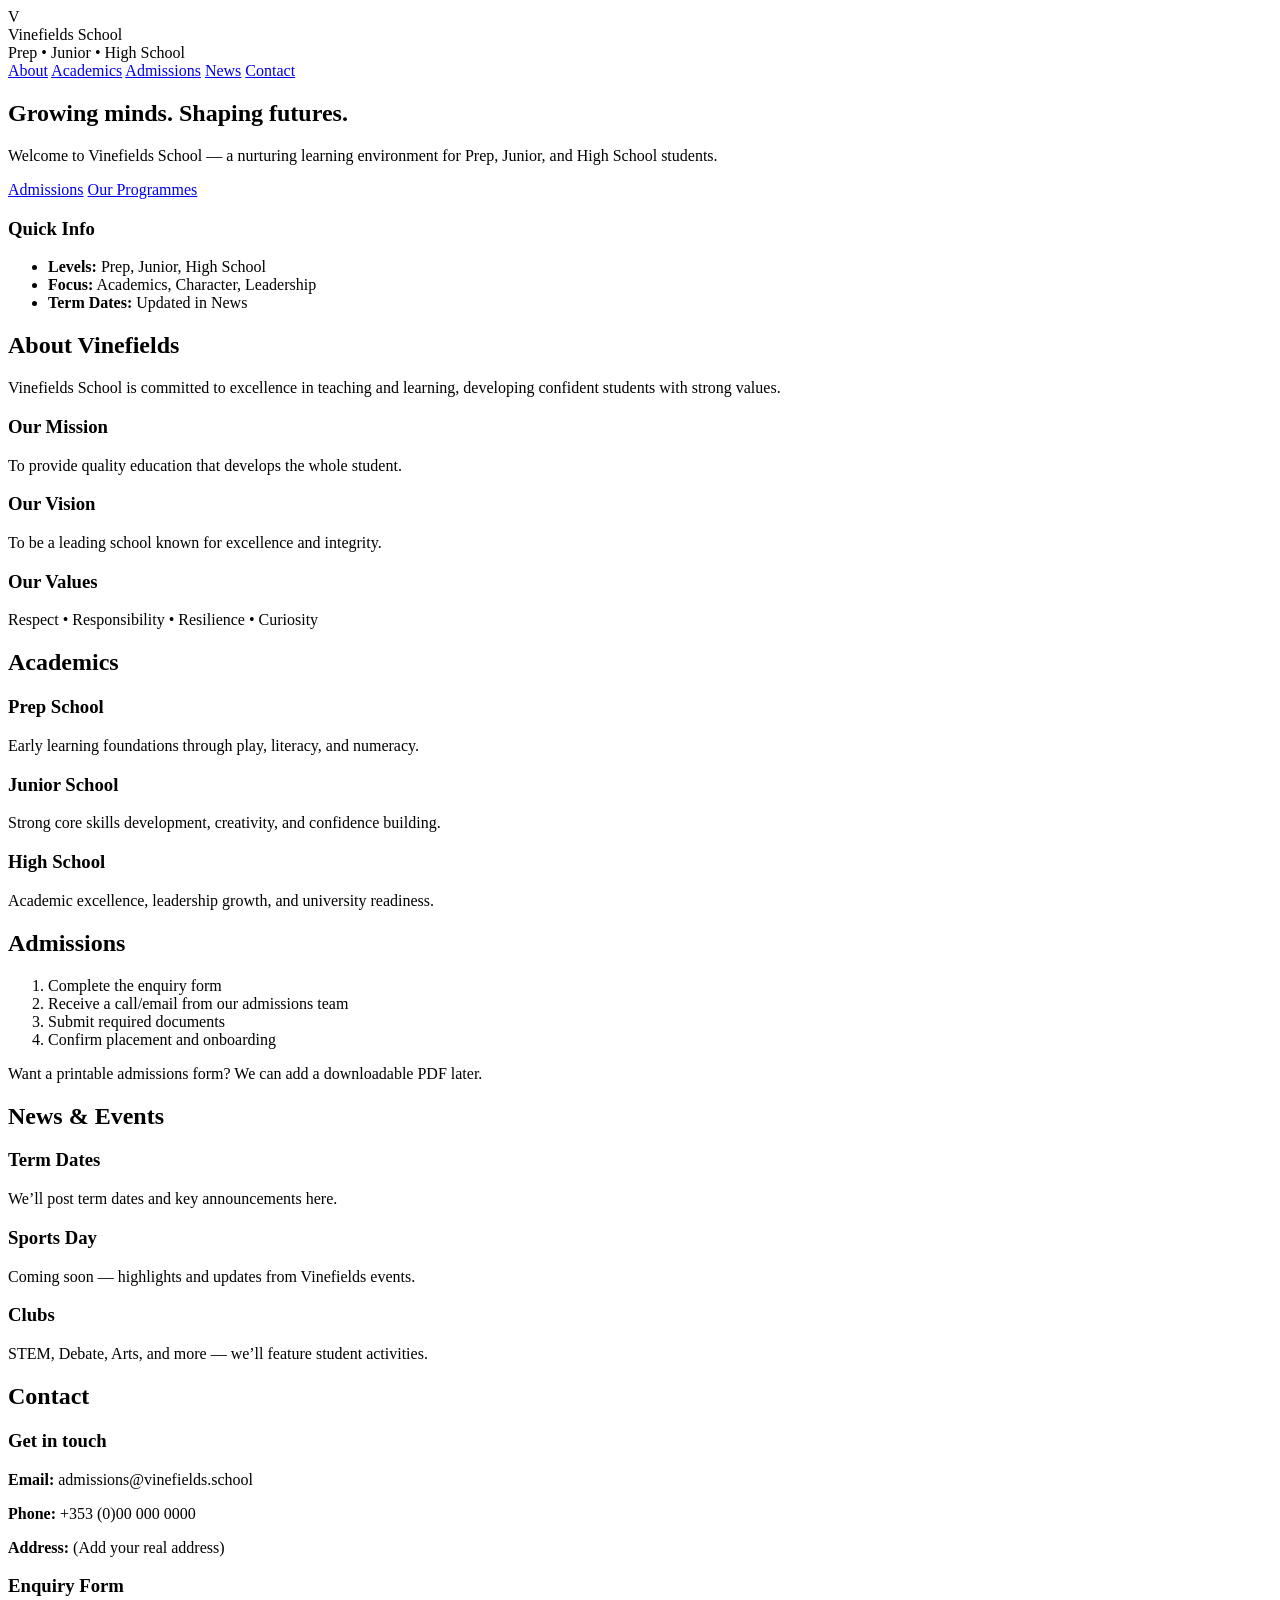
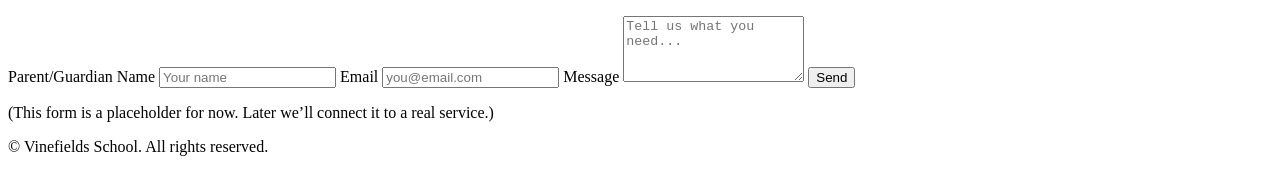
==== index.html @ 8ddd40d9 "Initial Vinefields website" ====
<!DOCTYPE html>
<html lang="en">
<head>
  <meta charset="UTF-8" />
  <meta name="viewport" content="width=device-width, initial-scale=1.0" />
  <title>Vinefields School</title>
  <link rel="stylesheet" href="styles.css" />
</head>
<body>
  <header class="topbar">
    <div class="container">
      <div class="brand">
        <div class="logo">V</div>
        <div>
          <div class="school-name">Vinefields School</div>
          <div class="tagline">Prep • Junior • High School</div>
        </div>
      </div>

      <nav class="nav">
        <a href="#about">About</a>
        <a href="#academics">Academics</a>
        <a href="#admissions">Admissions</a>
        <a href="#news">News</a>
        <a href="#contact" class="btn">Contact</a>
      </nav>
    </div>
  </header>

  <main>
    <section class="hero">
      <div class="container hero-grid">
        <div>
          <h1>Growing minds. Shaping futures.</h1>
          <p>
            Welcome to Vinefields School — a nurturing learning environment for
            Prep, Junior, and High School students.
          </p>
          <div class="hero-actions">
            <a class="btn" href="#admissions">Admissions</a>
            <a class="btn secondary" href="#academics">Our Programmes</a>
          </div>
        </div>

        <div class="hero-card">
          <h3>Quick Info</h3>
          <ul>
            <li><strong>Levels:</strong> Prep, Junior, High School</li>
            <li><strong>Focus:</strong> Academics, Character, Leadership</li>
            <li><strong>Term Dates:</strong> Updated in News</li>
          </ul>
        </div>
      </div>
    </section>

    <section id="about" class="section">
      <div class="container">
        <h2>About Vinefields</h2>
        <p>
          Vinefields School is committed to excellence in teaching and learning,
          developing confident students with strong values.
        </p>

        <div class="cards">
          <div class="card">
            <h3>Our Mission</h3>
            <p>To provide quality education that develops the whole student.</p>
          </div>
          <div class="card">
            <h3>Our Vision</h3>
            <p>To be a leading school known for excellence and integrity.</p>
          </div>
          <div class="card">
            <h3>Our Values</h3>
            <p>Respect • Responsibility • Resilience • Curiosity</p>
          </div>
        </div>
      </div>
    </section>

    <section id="academics" class="section alt">
      <div class="container">
        <h2>Academics</h2>
        <div class="cards">
          <div class="card">
            <h3>Prep School</h3>
            <p>Early learning foundations through play, literacy, and numeracy.</p>
          </div>
          <div class="card">
            <h3>Junior School</h3>
            <p>Strong core skills development, creativity, and confidence building.</p>
          </div>
          <div class="card">
            <h3>High School</h3>
            <p>Academic excellence, leadership growth, and university readiness.</p>
          </div>
        </div>
      </div>
    </section>

    <section id="admissions" class="section">
      <div class="container">
        <h2>Admissions</h2>
        <ol class="steps">
          <li>Complete the enquiry form</li>
          <li>Receive a call/email from our admissions team</li>
          <li>Submit required documents</li>
          <li>Confirm placement and onboarding</li>
        </ol>
        <p class="note">
          Want a printable admissions form? We can add a downloadable PDF later.
        </p>
      </div>
    </section>

    <section id="news" class="section alt">
      <div class="container">
        <h2>News & Events</h2>
        <div class="cards">
          <div class="card">
            <h3>Term Dates</h3>
            <p>We’ll post term dates and key announcements here.</p>
          </div>
          <div class="card">
            <h3>Sports Day</h3>
            <p>Coming soon — highlights and updates from Vinefields events.</p>
          </div>
          <div class="card">
            <h3>Clubs</h3>
            <p>STEM, Debate, Arts, and more — we’ll feature student activities.</p>
          </div>
        </div>
      </div>
    </section>

    <section id="contact" class="section">
      <div class="container">
        <h2>Contact</h2>
        <div class="contact-grid">
          <div class="card">
            <h3>Get in touch</h3>
            <p><strong>Email:</strong> admissions@vinefields.school</p>
            <p><strong>Phone:</strong> +353 (0)00 000 0000</p>
            <p><strong>Address:</strong> (Add your real address)</p>
          </div>

          <form class="card" onsubmit="return false;">
            <h3>Enquiry Form</h3>
            <label>
              Parent/Guardian Name
              <input type="text" placeholder="Your name" />
            </label>
            <label>
              Email
              <input type="email" placeholder="you@email.com" />
            </label>
            <label>
              Message
              <textarea rows="4" placeholder="Tell us what you need..."></textarea>
            </label>
            <button class="btn" type="submit">Send</button>
            <p class="tiny">
              (This form is a placeholder for now. Later we’ll connect it to a real service.)
            </p>
          </form>
        </div>
      </div>
    </section>
  </main>

  <footer class="footer">
    <div class="container">
      <p>© <span id="year"></span> Vinefields School. All rights reserved.</p>
    </div>
  </footer>

  <script src="script.js"></script>
</body>
</html>
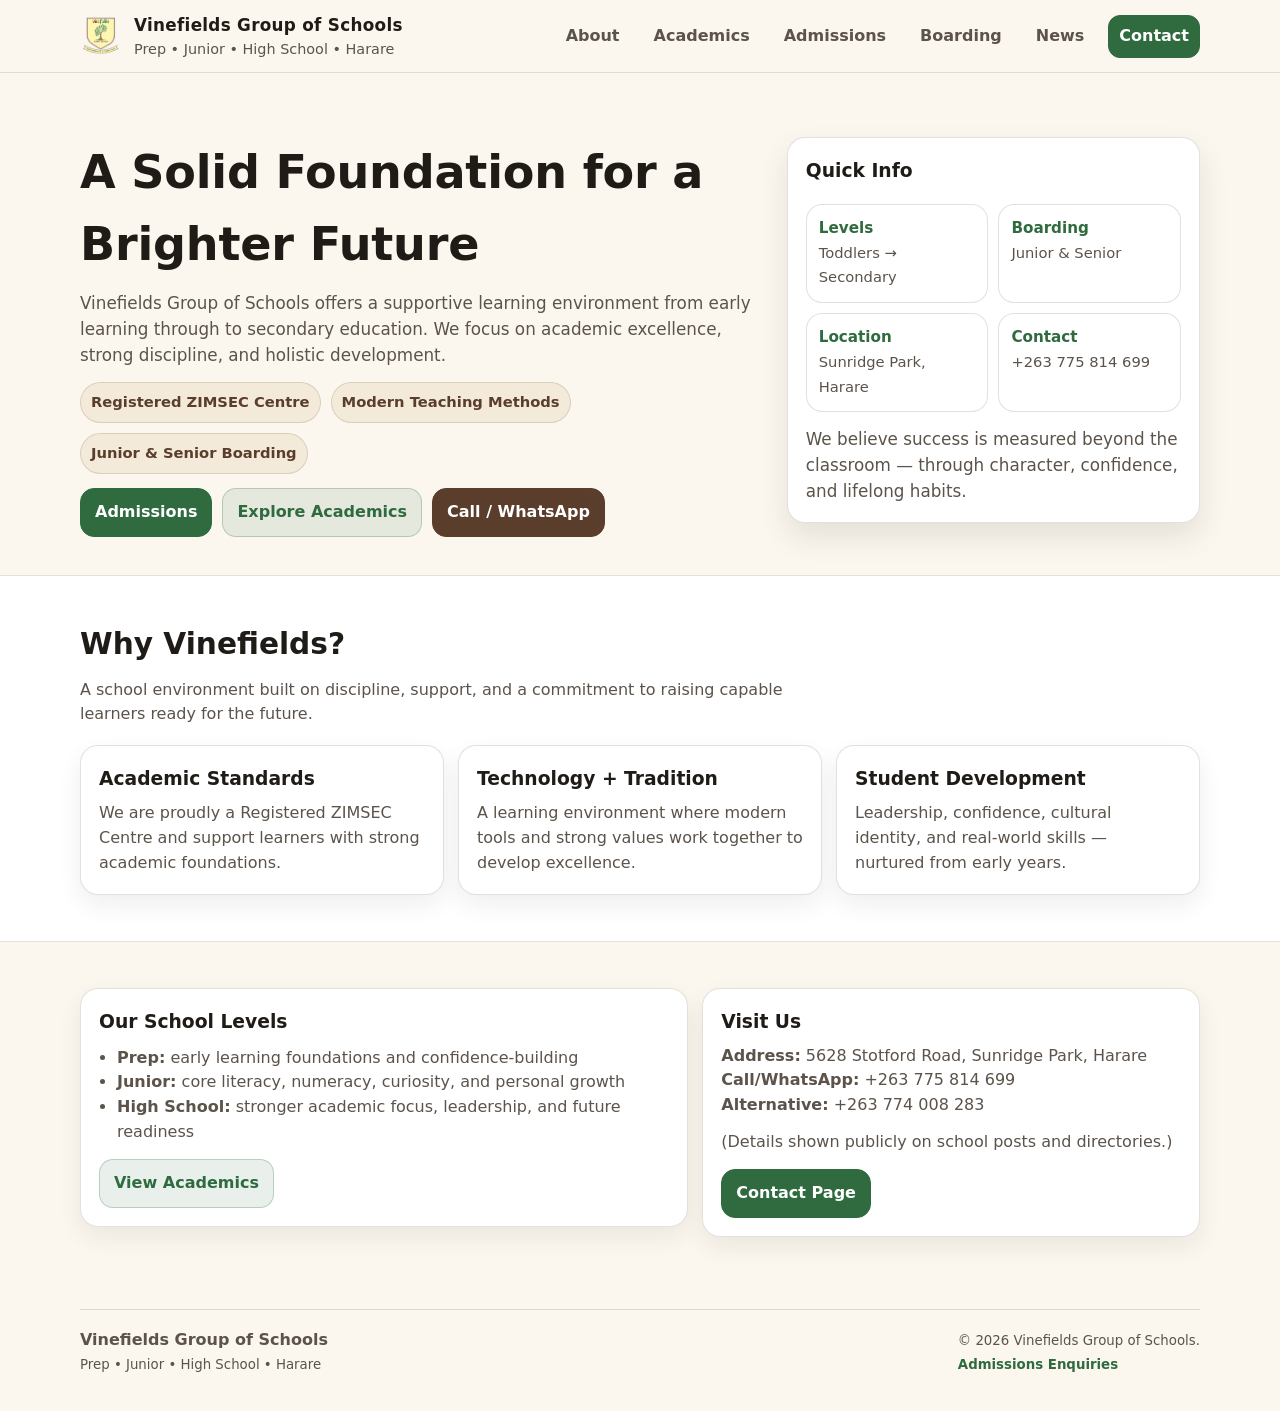
==== commit f2c8b122: "Website update" ====
--- a/index.html
+++ b/index.html
@@ -2,167 +2,151 @@
 <html lang="en">
 <head>
   <meta charset="UTF-8" />
-  <meta name="viewport" content="width=device-width, initial-scale=1.0" />
-  <title>Vinefields School</title>
-  <link rel="stylesheet" href="styles.css" />
+  <meta name="viewport" content="width=device-width, initial-scale=1.0"/>
+  <title>Vinefields Group of Schools | Harare</title>
+  <meta name="description" content="Vinefields Group of Schools — a solid foundation from early learning to secondary education in Harare." />
+  <link rel="stylesheet" href="assets/css/styles.css" />
 </head>
 <body>
   <header class="topbar">
     <div class="container">
-      <div class="brand">
-        <div class="logo">V</div>
-        <div>
-          <div class="school-name">Vinefields School</div>
-          <div class="tagline">Prep • Junior • High School</div>
-        </div>
+      <div class="topbar-inner">
+        <a class="brand" href="index.html">
+          <img src="assets/img/vinefields-logo-96.png" alt="Vinefields Junior School logo" />
+          <div class="brand-title">
+            <strong>Vinefields Group of Schools</strong>
+            <span>Prep • Junior • High School • Harare</span>
+          </div>
+        </a>
+
+        <nav class="nav" aria-label="Main navigation">
+          <a href="about.html">About</a>
+          <a href="academics.html">Academics</a>
+          <a href="admissions.html">Admissions</a>
+          <a href="boarding.html">Boarding</a>
+          <a href="news.html">News</a>
+          <a class="btn solid" href="contact.html">Contact</a>
+        </nav>
+
+        <button id="mobileToggle" class="mobile-toggle" aria-label="Open menu">Menu</button>
       </div>
 
-      <nav class="nav">
-        <a href="#about">About</a>
-        <a href="#academics">Academics</a>
-        <a href="#admissions">Admissions</a>
-        <a href="#news">News</a>
-        <a href="#contact" class="btn">Contact</a>
-      </nav>
+      <div id="mobileNav" class="mobile-nav" aria-label="Mobile navigation">
+        <a href="about.html">About</a>
+        <a href="academics.html">Academics</a>
+        <a href="admissions.html">Admissions</a>
+        <a href="boarding.html">Boarding</a>
+        <a href="news.html">News</a>
+        <a href="contact.html">Contact</a>
+      </div>
     </div>
   </header>
 
   <main>
     <section class="hero">
-      <div class="container hero-grid">
-        <div>
-          <h1>Growing minds. Shaping futures.</h1>
-          <p>
-            Welcome to Vinefields School — a nurturing learning environment for
-            Prep, Junior, and High School students.
-          </p>
-          <div class="hero-actions">
-            <a class="btn" href="#admissions">Admissions</a>
-            <a class="btn secondary" href="#academics">Our Programmes</a>
+      <div class="container">
+        <div class="hero-inner">
+          <div>
+            <h1>A Solid Foundation for a Brighter Future</h1>
+            <p>
+              Vinefields Group of Schools offers a supportive learning environment from early learning
+              through to secondary education. We focus on academic excellence, strong discipline,
+              and holistic development.
+            </p>
+
+            <div class="badges">
+              <div class="badge">Registered ZIMSEC Centre</div>
+              <div class="badge">Modern Teaching Methods</div>
+              <div class="badge">Junior & Senior Boarding</div>
+            </div>
+
+            <div class="hero-actions">
+              <a class="btn solid" href="admissions.html">Admissions</a>
+              <a class="btn" href="academics.html">Explore Academics</a>
+              <a class="btn brown" href="contact.html">Call / WhatsApp</a>
+            </div>
           </div>
-        </div>
 
-        <div class="hero-card">
-          <h3>Quick Info</h3>
-          <ul>
-            <li><strong>Levels:</strong> Prep, Junior, High School</li>
-            <li><strong>Focus:</strong> Academics, Character, Leadership</li>
-            <li><strong>Term Dates:</strong> Updated in News</li>
-          </ul>
+          <aside class="hero-card">
+            <h3 style="margin-top:0">Quick Info</h3>
+            <div class="kpis">
+              <div class="kpi">
+                <strong>Levels</strong>
+                <span>Toddlers → Secondary</span>
+              </div>
+              <div class="kpi">
+                <strong>Boarding</strong>
+                <span>Junior & Senior</span>
+              </div>
+              <div class="kpi">
+                <strong>Location</strong>
+                <span>Sunridge Park, Harare</span>
+              </div>
+              <div class="kpi">
+                <strong>Contact</strong>
+                <span>+263 775 814 699</span>
+              </div>
+            </div>
+
+            <p style="margin:14px 0 0; color: var(--muted);">
+              We believe success is measured beyond the classroom — through character, confidence,
+              and lifelong habits.
+            </p>
+          </aside>
         </div>
       </div>
     </section>
 
-    <section id="about" class="section">
+    <section class="section alt">
       <div class="container">
-        <h2>About Vinefields</h2>
-        <p>
-          Vinefields School is committed to excellence in teaching and learning,
-          developing confident students with strong values.
+        <h2>Why Vinefields?</h2>
+        <p class="lead">
+          A school environment built on discipline, support, and a commitment to raising capable learners
+          ready for the future.
         </p>
 
-        <div class="cards">
+        <div class="grid3">
           <div class="card">
-            <h3>Our Mission</h3>
-            <p>To provide quality education that develops the whole student.</p>
+            <h3>Academic Standards</h3>
+            <p>We are proudly a Registered ZIMSEC Centre and support learners with strong academic foundations.</p>
           </div>
           <div class="card">
-            <h3>Our Vision</h3>
-            <p>To be a leading school known for excellence and integrity.</p>
+            <h3>Technology + Tradition</h3>
+            <p>A learning environment where modern tools and strong values work together to develop excellence.</p>
           </div>
           <div class="card">
-            <h3>Our Values</h3>
-            <p>Respect • Responsibility • Resilience • Curiosity</p>
+            <h3>Student Development</h3>
+            <p>Leadership, confidence, cultural identity, and real-world skills — nurtured from early years.</p>
           </div>
         </div>
       </div>
     </section>
 
-    <section id="academics" class="section alt">
-      <div class="container">
-        <h2>Academics</h2>
-        <div class="cards">
-          <div class="card">
-            <h3>Prep School</h3>
-            <p>Early learning foundations through play, literacy, and numeracy.</p>
-          </div>
-          <div class="card">
-            <h3>Junior School</h3>
-            <p>Strong core skills development, creativity, and confidence building.</p>
-          </div>
-          <div class="card">
-            <h3>High School</h3>
-            <p>Academic excellence, leadership growth, and university readiness.</p>
+    <section class="section">
+      <div class="container split">
+        <div class="card">
+          <h3>Our School Levels</h3>
+          <ul>
+            <li><strong>Prep:</strong> early learning foundations and confidence-building</li>
+            <li><strong>Junior:</strong> core literacy, numeracy, curiosity, and personal growth</li>
+            <li><strong>High School:</strong> stronger academic focus, leadership, and future readiness</li>
+          </ul>
+          <div style="margin-top:14px;">
+            <a class="btn" href="academics.html">View Academics</a>
           </div>
         </div>
-      </div>
-    </section>
 
-    <section id="admissions" class="section">
-      <div class="container">
-        <h2>Admissions</h2>
-        <ol class="steps">
-          <li>Complete the enquiry form</li>
-          <li>Receive a call/email from our admissions team</li>
-          <li>Submit required documents</li>
-          <li>Confirm placement and onboarding</li>
-        </ol>
-        <p class="note">
-          Want a printable admissions form? We can add a downloadable PDF later.
-        </p>
-      </div>
-    </section>
-
-    <section id="news" class="section alt">
-      <div class="container">
-        <h2>News & Events</h2>
-        <div class="cards">
-          <div class="card">
-            <h3>Term Dates</h3>
-            <p>We’ll post term dates and key announcements here.</p>
+        <div class="card">
+          <h3>Visit Us</h3>
+          <p><strong>Address:</strong> 5628 Stotford Road, Sunridge Park, Harare</p>
+          <p><strong>Call/WhatsApp:</strong> +263 775 814 699</p>
+          <p><strong>Alternative:</strong> +263 774 008 283</p>
+          <p style="margin-top:12px; color: var(--muted);">
+            (Details shown publicly on school posts and directories.)
+          </p>
+          <div style="margin-top:14px;">
+            <a class="btn solid" href="contact.html">Contact Page</a>
           </div>
-          <div class="card">
-            <h3>Sports Day</h3>
-            <p>Coming soon — highlights and updates from Vinefields events.</p>
-          </div>
-          <div class="card">
-            <h3>Clubs</h3>
-            <p>STEM, Debate, Arts, and more — we’ll feature student activities.</p>
-          </div>
-        </div>
-      </div>
-    </section>
-
-    <section id="contact" class="section">
-      <div class="container">
-        <h2>Contact</h2>
-        <div class="contact-grid">
-          <div class="card">
-            <h3>Get in touch</h3>
-            <p><strong>Email:</strong> admissions@vinefields.school</p>
-            <p><strong>Phone:</strong> +353 (0)00 000 0000</p>
-            <p><strong>Address:</strong> (Add your real address)</p>
-          </div>
-
-          <form class="card" onsubmit="return false;">
-            <h3>Enquiry Form</h3>
-            <label>
-              Parent/Guardian Name
-              <input type="text" placeholder="Your name" />
-            </label>
-            <label>
-              Email
-              <input type="email" placeholder="you@email.com" />
-            </label>
-            <label>
-              Message
-              <textarea rows="4" placeholder="Tell us what you need..."></textarea>
-            </label>
-            <button class="btn" type="submit">Send</button>
-            <p class="tiny">
-              (This form is a placeholder for now. Later we’ll connect it to a real service.)
-            </p>
-          </form>
         </div>
       </div>
     </section>
@@ -170,10 +154,19 @@
 
   <footer class="footer">
     <div class="container">
-      <p>© <span id="year"></span> Vinefields School. All rights reserved.</p>
+      <div class="footer-inner">
+        <div>
+          <strong>Vinefields Group of Schools</strong><br/>
+          <small>Prep • Junior • High School • Harare</small>
+        </div>
+        <div>
+          <small>© <span id="year"></span> Vinefields Group of Schools.</small><br/>
+          <small><a href="contact.html">Admissions Enquiries</a></small>
+        </div>
+      </div>
     </div>
   </footer>
 
-  <script src="script.js"></script>
+  <script src="assets/js/main.js"></script>
 </body>
 </html>
--- a/assets/css/styles.css
+++ b/assets/css/styles.css
@@ -0,0 +1,335 @@
+:root{
+  /* Vinefields palette: beige + brown + green + white */
+  --bg: #fbf7ef;           /* beige */
+  --card: #ffffff;         /* white */
+  --text: #1f1b16;         /* deep brown-black */
+  --muted: #5c534a;        /* brown-muted */
+  --brown: #5a3e2b;        /* primary brown */
+  --green: #2f6b3f;        /* primary green */
+  --green-2: #3f8252;      /* hover green */
+  --beige-2: #f3ead9;      /* soft beige */
+  --border: rgba(90,62,43,0.16);
+  --shadow: 0 14px 30px rgba(31,27,22,0.10);
+  --radius: 18px;
+}
+
+*{ box-sizing: border-box; }
+html{ scroll-behavior:smooth; }
+body{
+  margin:0;
+  font-family: ui-sans-serif, system-ui, -apple-system, "Segoe UI", Roboto, Arial, sans-serif;
+  background: var(--bg);
+  color: var(--text);
+  line-height: 1.55;
+}
+
+a{ color: inherit; }
+.container{
+  width: min(1120px, 92%);
+  margin: 0 auto;
+}
+
+.topbar{
+  position: sticky;
+  top:0;
+  z-index: 20;
+  background: rgba(251,247,239,0.92);
+  backdrop-filter: blur(10px);
+  border-bottom: 1px solid var(--border);
+}
+
+.topbar-inner{
+  display:flex;
+  align-items:center;
+  justify-content: space-between;
+  padding: 12px 0;
+  gap: 16px;
+}
+
+.brand{
+  display:flex;
+  align-items:center;
+  gap: 12px;
+  text-decoration:none;
+}
+.brand img{
+  width: 42px; height:42px;
+}
+.brand-title{
+  display:flex; flex-direction: column;
+}
+.brand-title strong{
+  font-size: 1.05rem;
+  letter-spacing: 0.3px;
+}
+.brand-title span{
+  color: var(--muted);
+  font-size: 0.9rem;
+}
+
+.nav{
+  display:flex;
+  align-items:center;
+  gap: 14px;
+}
+.nav a{
+  text-decoration:none;
+  font-weight: 650;
+  color: var(--muted);
+  padding: 8px 10px;
+  border-radius: 12px;
+}
+.nav a:hover{
+  background: var(--beige-2);
+  color: var(--text);
+}
+
+.btn{
+  display:inline-flex;
+  align-items:center;
+  justify-content:center;
+  gap:10px;
+  padding: 11px 14px;
+  border-radius: 14px;
+  border: 1px solid rgba(47,107,63,0.25);
+  background: rgba(47,107,63,0.10);
+  color: var(--green);
+  font-weight: 750;
+  text-decoration:none;
+  cursor:pointer;
+  transition: transform .12s ease, background .12s ease;
+}
+.btn:hover{
+  background: rgba(47,107,63,0.14);
+  transform: translateY(-1px);
+}
+.btn.solid{
+  background: var(--green);
+  color: white;
+  border-color: var(--green);
+}
+.btn.solid:hover{
+  background: var(--green-2);
+}
+.btn.brown{
+  background: var(--brown);
+  color: white;
+  border-color: var(--brown);
+}
+.btn.brown:hover{
+  filter: brightness(1.05);
+}
+
+.hero{
+  position: relative;
+  padding: 64px 0 38px;
+  overflow:hidden;
+}
+.hero::before{
+  content:"";
+  position:absolute;
+  inset:0;
+  background-image: url("../img/hero-pattern.svg");
+  background-size: cover;
+  opacity: 0.55;
+  pointer-events:none;
+}
+.hero-inner{
+  position: relative;
+  display:grid;
+  grid-template-columns: 1.25fr 0.75fr;
+  gap: 18px;
+  align-items: start;
+}
+.hero-card{
+  background: var(--card);
+  border: 1px solid var(--border);
+  border-radius: var(--radius);
+  box-shadow: var(--shadow);
+  padding: 18px;
+}
+.hero h1{
+  font-size: clamp(2.1rem, 3.6vw, 3.1rem);
+  margin: 0 0 10px;
+  letter-spacing: -0.2px;
+}
+.hero p{
+  margin: 0 0 14px;
+  color: var(--muted);
+  font-size: 1.05rem;
+}
+.hero-actions{
+  display:flex;
+  gap: 10px;
+  flex-wrap: wrap;
+  margin-top: 14px;
+}
+
+.kpis{
+  margin-top: 10px;
+  display:grid;
+  grid-template-columns: 1fr 1fr;
+  gap: 10px;
+}
+.kpi{
+  border: 1px solid var(--border);
+  border-radius: 16px;
+  padding: 12px;
+  background: #fff;
+}
+.kpi strong{ display:block; font-size: 0.95rem; color: var(--green); }
+.kpi span{ color: var(--muted); font-size: 0.92rem; }
+
+.section{
+  padding: 46px 0;
+}
+.section.alt{
+  background: #fff;
+  border-top: 1px solid var(--border);
+  border-bottom: 1px solid var(--border);
+}
+.section h2{
+  margin: 0 0 10px;
+  font-size: 1.85rem;
+}
+.section .lead{
+  margin: 0 0 18px;
+  color: var(--muted);
+  max-width: 72ch;
+}
+
+.grid3{
+  display:grid;
+  grid-template-columns: repeat(3, 1fr);
+  gap: 14px;
+}
+.grid2{
+  display:grid;
+  grid-template-columns: repeat(2, 1fr);
+  gap: 14px;
+}
+.card{
+  background: var(--card);
+  border: 1px solid var(--border);
+  border-radius: var(--radius);
+  padding: 18px;
+  box-shadow: 0 10px 24px rgba(31,27,22,0.07);
+}
+.card h3{
+  margin: 0 0 8px;
+}
+.card p, .card li{
+  color: var(--muted);
+  margin: 0;
+}
+.card ul{ margin: 10px 0 0; padding-left: 18px; }
+
+.badges{
+  display:flex; flex-wrap: wrap; gap: 10px;
+  margin-top: 14px;
+}
+.badge{
+  background: var(--beige-2);
+  border: 1px solid var(--border);
+  color: var(--brown);
+  padding: 8px 10px;
+  border-radius: 999px;
+  font-weight: 700;
+  font-size: 0.92rem;
+}
+
+.split{
+  display:grid;
+  grid-template-columns: 1.1fr 0.9fr;
+  gap: 14px;
+  align-items: start;
+}
+
+.table{
+  width:100%;
+  border-collapse: collapse;
+  overflow: hidden;
+  border-radius: 14px;
+  border: 1px solid var(--border);
+  background:#fff;
+}
+.table th, .table td{
+  text-align:left;
+  padding: 12px 12px;
+  border-bottom: 1px solid var(--border);
+}
+.table th{
+  color: var(--brown);
+  background: var(--beige-2);
+}
+.table tr:last-child td{ border-bottom: none; }
+
+.form label{
+  display:block;
+  margin-top: 10px;
+  font-weight: 750;
+  color: var(--brown);
+}
+.form input, .form textarea, .form select{
+  margin-top: 6px;
+  width:100%;
+  padding: 11px 12px;
+  border-radius: 14px;
+  border: 1px solid var(--border);
+  background: #fff;
+  outline: none;
+}
+.form input:focus, .form textarea:focus, .form select:focus{
+  border-color: rgba(47,107,63,0.45);
+}
+
+.footer{
+  padding: 26px 0 34px;
+  color: var(--muted);
+}
+.footer .footer-inner{
+  display:flex;
+  justify-content: space-between;
+  align-items: flex-start;
+  gap: 14px;
+  flex-wrap: wrap;
+  border-top: 1px solid var(--border);
+  padding-top: 18px;
+}
+.footer small{ color: var(--muted); }
+.footer a{ color: var(--green); text-decoration:none; font-weight: 750; }
+.footer a:hover{ text-decoration: underline; }
+
+.mobile-toggle{
+  display:none;
+  border: 1px solid var(--border);
+  background: #fff;
+  border-radius: 14px;
+  padding: 10px 12px;
+  font-weight: 800;
+  color: var(--brown);
+  cursor:pointer;
+}
+.mobile-nav{
+  display:none;
+  padding: 0 0 12px;
+}
+.mobile-nav a{
+  display:block;
+  padding: 10px 10px;
+  border-radius: 12px;
+  color: var(--muted);
+  text-decoration:none;
+  font-weight: 750;
+}
+.mobile-nav a:hover{ background: var(--beige-2); color: var(--text); }
+
+@media (max-width: 920px){
+  .hero-inner{ grid-template-columns: 1fr; }
+  .grid3{ grid-template-columns: 1fr; }
+  .grid2{ grid-template-columns: 1fr; }
+  .split{ grid-template-columns: 1fr; }
+  .nav{ display:none; }
+  .mobile-toggle{ display:inline-flex; }
+  .mobile-nav.show{ display:block; }
+}
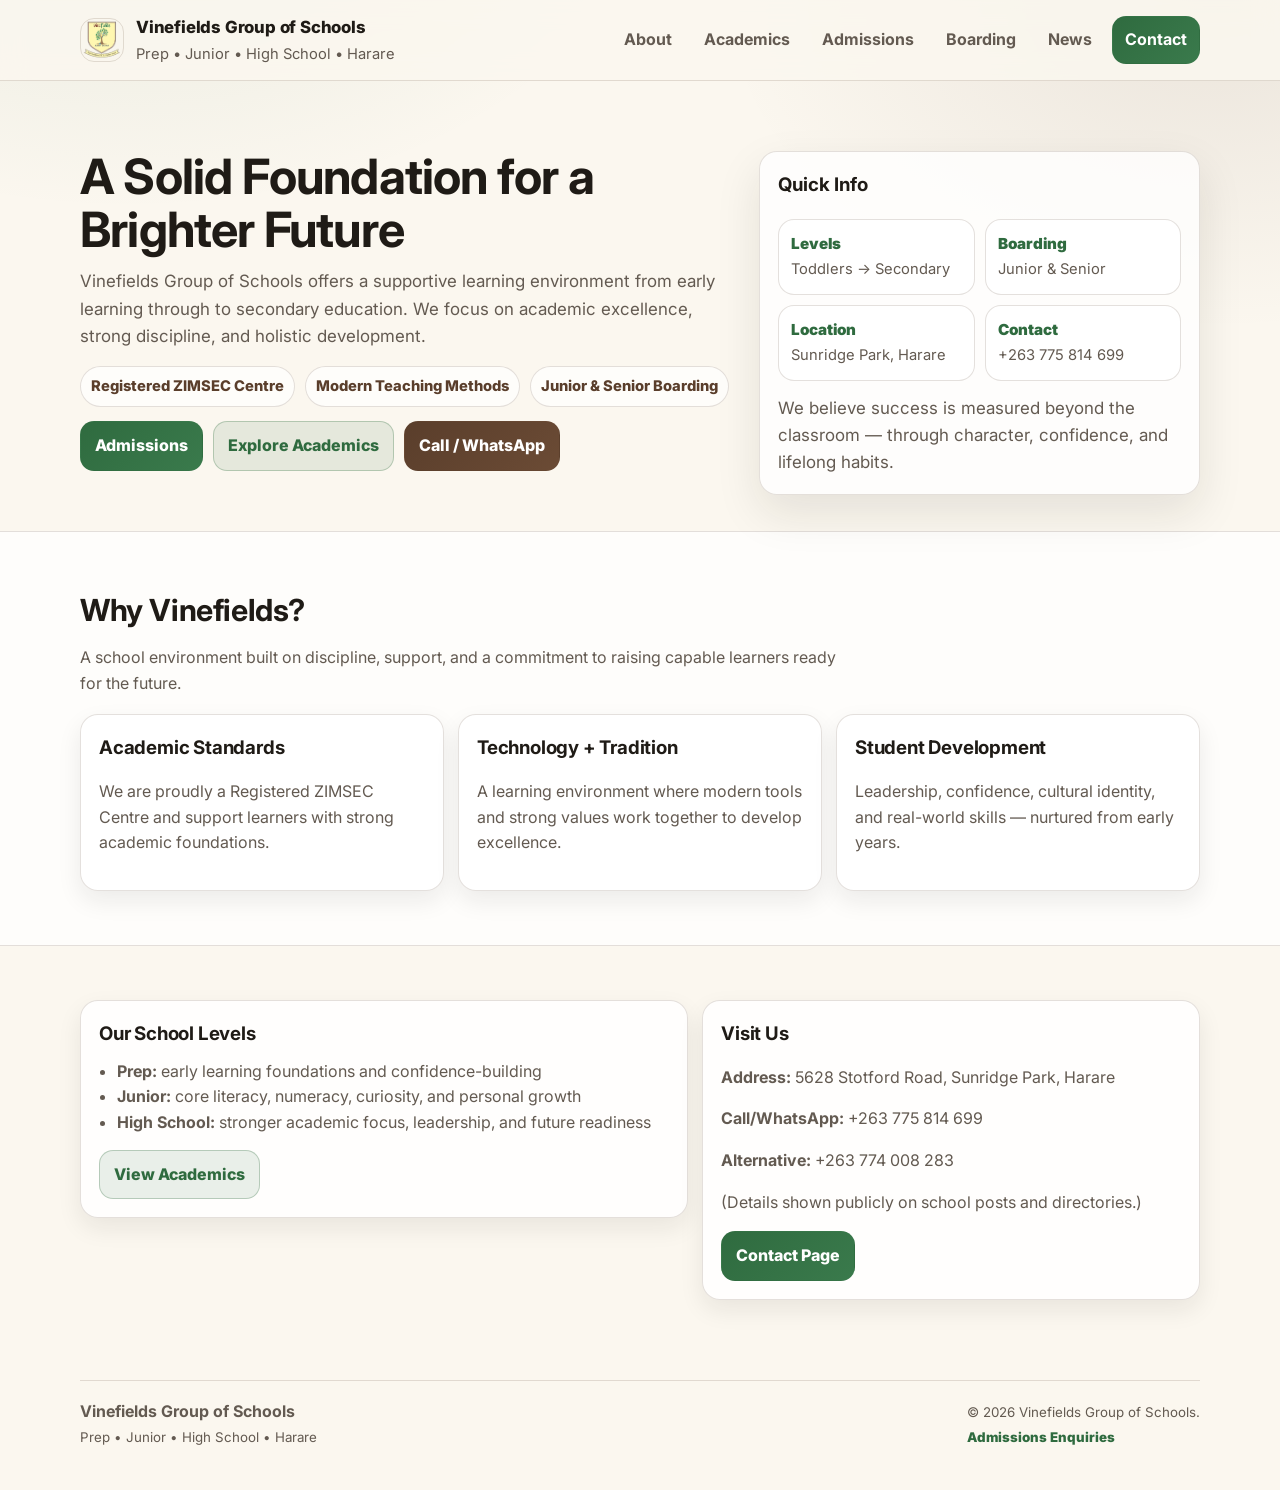
==== commit 7e613e96: "Adding to style" ====
--- a/index.html
+++ b/index.html
@@ -5,6 +5,9 @@
   <meta name="viewport" content="width=device-width, initial-scale=1.0"/>
   <title>Vinefields Group of Schools | Harare</title>
   <meta name="description" content="Vinefields Group of Schools — a solid foundation from early learning to secondary education in Harare." />
+  <link rel="preconnect" href="https://fonts.googleapis.com">
+  <link rel="preconnect" href="https://fonts.gstatic.com" crossorigin>
+  <link href="https://fonts.googleapis.com/css2?family=Inter:wght@400;600;700;800&display=swap" rel="stylesheet">
   <link rel="stylesheet" href="assets/css/styles.css" />
 </head>
 <body>
--- a/assets/css/styles.css
+++ b/assets/css/styles.css
@@ -1,15 +1,15 @@
 :root{
-  /* Vinefields palette: beige + brown + green + white */
   --bg: #fbf7ef;           /* beige */
   --card: #ffffff;         /* white */
-  --text: #1f1b16;         /* deep brown-black */
-  --muted: #5c534a;        /* brown-muted */
-  --brown: #5a3e2b;        /* primary brown */
-  --green: #2f6b3f;        /* primary green */
-  --green-2: #3f8252;      /* hover green */
-  --beige-2: #f3ead9;      /* soft beige */
+  --text: #1f1b16;
+  --muted: #635a51;
+  --brown: #5a3e2b;
+  --green: #2f6b3f;
+  --green-2: #3a7a4c;
+  --beige-2: #f3ead9;
   --border: rgba(90,62,43,0.16);
-  --shadow: 0 14px 30px rgba(31,27,22,0.10);
+  --shadow: 0 18px 45px rgba(31,27,22,0.10);
+  --shadow-soft: 0 10px 24px rgba(31,27,22,0.08);
   --radius: 18px;
 }
 
@@ -17,152 +17,134 @@
 html{ scroll-behavior:smooth; }
 body{
   margin:0;
-  font-family: ui-sans-serif, system-ui, -apple-system, "Segoe UI", Roboto, Arial, sans-serif;
-  background: var(--bg);
+  font-family: "Inter", system-ui, -apple-system, "Segoe UI", Roboto, Arial, sans-serif;
+  background: radial-gradient(900px 600px at 10% -10%, rgba(47,107,63,0.10), transparent 60%),
+              radial-gradient(900px 600px at 95% 0%, rgba(90,62,43,0.10), transparent 55%),
+              var(--bg);
   color: var(--text);
-  line-height: 1.55;
+  line-height: 1.6;
 }
 
 a{ color: inherit; }
-.container{
-  width: min(1120px, 92%);
-  margin: 0 auto;
-}
+.container{ width: min(1120px, 92%); margin: 0 auto; }
 
 .topbar{
-  position: sticky;
-  top:0;
-  z-index: 20;
-  background: rgba(251,247,239,0.92);
-  backdrop-filter: blur(10px);
+  position: sticky; top:0; z-index: 30;
+  background: rgba(251,247,239,0.86);
+  backdrop-filter: blur(12px);
   border-bottom: 1px solid var(--border);
 }
-
 .topbar-inner{
-  display:flex;
-  align-items:center;
-  justify-content: space-between;
-  padding: 12px 0;
-  gap: 16px;
-}
-
-.brand{
-  display:flex;
-  align-items:center;
-  gap: 12px;
-  text-decoration:none;
-}
-.brand img{
-  width: 42px; height:42px;
-}
-.brand-title{
-  display:flex; flex-direction: column;
-}
-.brand-title strong{
-  font-size: 1.05rem;
-  letter-spacing: 0.3px;
-}
-.brand-title span{
-  color: var(--muted);
-  font-size: 0.9rem;
-}
-
-.nav{
-  display:flex;
-  align-items:center;
-  gap: 14px;
-}
+  display:flex; align-items:center; justify-content:space-between;
+  padding: 14px 0; gap: 14px;
+}
+
+.brand{ display:flex; gap: 12px; align-items:center; text-decoration:none; }
+.brand img{ width: 44px; height:44px; object-fit: cover; border-radius: 14px; border: 1px solid var(--border); }
+.brand-title strong{ font-size: 1.05rem; font-weight: 800; letter-spacing: -0.2px; }
+.brand-title span{ display:block; color: var(--muted); font-size: 0.92rem; margin-top: 2px; }
+
+.nav{ display:flex; gap: 8px; align-items:center; }
 .nav a{
   text-decoration:none;
-  font-weight: 650;
-  color: var(--muted);
-  padding: 8px 10px;
-  border-radius: 12px;
-}
-.nav a:hover{
-  background: var(--beige-2);
-  color: var(--text);
-}
+  padding: 10px 12px;
+  border-radius: 14px;
+  color: var(--muted);
+  font-weight: 700;
+}
+.nav a:hover{ background: var(--beige-2); color: var(--text); }
 
 .btn{
-  display:inline-flex;
-  align-items:center;
-  justify-content:center;
-  gap:10px;
+  display:inline-flex; align-items:center; justify-content:center;
   padding: 11px 14px;
   border-radius: 14px;
-  border: 1px solid rgba(47,107,63,0.25);
+  border: 1px solid rgba(47,107,63,0.28);
   background: rgba(47,107,63,0.10);
   color: var(--green);
-  font-weight: 750;
+  font-weight: 800;
   text-decoration:none;
   cursor:pointer;
-  transition: transform .12s ease, background .12s ease;
-}
-.btn:hover{
-  background: rgba(47,107,63,0.14);
-  transform: translateY(-1px);
-}
+  transition: transform .12s ease, background .12s ease, box-shadow .12s ease;
+}
+.btn:hover{ transform: translateY(-1px); box-shadow: var(--shadow-soft); }
 .btn.solid{
-  background: var(--green);
-  color: white;
-  border-color: var(--green);
-}
-.btn.solid:hover{
-  background: var(--green-2);
+  background: linear-gradient(135deg, var(--green), var(--green-2));
+  border-color: transparent;
+  color: #fff;
 }
 .btn.brown{
-  background: var(--brown);
-  color: white;
-  border-color: var(--brown);
-}
-.btn.brown:hover{
-  filter: brightness(1.05);
-}
+  background: linear-gradient(135deg, var(--brown), #6b4b35);
+  border-color: transparent;
+  color: #fff;
+}
+.btn.ghost{
+  background: #fff;
+  border: 1px solid var(--border);
+  color: var(--brown);
+}
+
+.mobile-toggle{
+  display:none;
+  border: 1px solid var(--border);
+  background: #fff;
+  border-radius: 14px;
+  padding: 10px 12px;
+  font-weight: 800;
+  color: var(--brown);
+  cursor:pointer;
+}
+.mobile-nav{ display:none; padding: 0 0 14px; }
+.mobile-nav a{
+  display:block;
+  padding: 10px 12px;
+  border-radius: 14px;
+  text-decoration:none;
+  font-weight: 750;
+  color: var(--muted);
+}
+.mobile-nav a:hover{ background: var(--beige-2); color: var(--text); }
+.mobile-nav.show{ display:block; }
 
 .hero{
-  position: relative;
-  padding: 64px 0 38px;
-  overflow:hidden;
-}
-.hero::before{
-  content:"";
-  position:absolute;
-  inset:0;
-  background-image: url("../img/hero-pattern.svg");
-  background-size: cover;
-  opacity: 0.55;
-  pointer-events:none;
+  padding: 70px 0 36px;
 }
 .hero-inner{
-  position: relative;
   display:grid;
-  grid-template-columns: 1.25fr 0.75fr;
+  grid-template-columns: 1.2fr 0.8fr;
   gap: 18px;
   align-items: start;
 }
+.hero h1{
+  font-size: clamp(2.2rem, 3.8vw, 3.2rem);
+  line-height: 1.08;
+  margin: 0 0 12px;
+  letter-spacing: -0.8px;
+}
+.hero p{
+  margin: 0 0 16px;
+  color: var(--muted);
+  font-size: 1.06rem;
+  max-width: 70ch;
+}
+.hero-actions{ display:flex; gap: 10px; flex-wrap: wrap; margin-top: 14px; }
+
+.badges{ display:flex; flex-wrap: wrap; gap: 10px; margin: 14px 0 0; }
+.badge{
+  background: rgba(255,255,255,0.70);
+  border: 1px solid var(--border);
+  color: var(--brown);
+  padding: 8px 10px;
+  border-radius: 999px;
+  font-weight: 800;
+  font-size: 0.92rem;
+}
+
 .hero-card{
-  background: var(--card);
+  background: rgba(255,255,255,0.78);
   border: 1px solid var(--border);
   border-radius: var(--radius);
   box-shadow: var(--shadow);
   padding: 18px;
-}
-.hero h1{
-  font-size: clamp(2.1rem, 3.6vw, 3.1rem);
-  margin: 0 0 10px;
-  letter-spacing: -0.2px;
-}
-.hero p{
-  margin: 0 0 14px;
-  color: var(--muted);
-  font-size: 1.05rem;
-}
-.hero-actions{
-  display:flex;
-  gap: 10px;
-  flex-wrap: wrap;
-  margin-top: 14px;
 }
 
 .kpis{
@@ -172,78 +154,45 @@
   gap: 10px;
 }
 .kpi{
+  background:#fff;
   border: 1px solid var(--border);
   border-radius: 16px;
   padding: 12px;
-  background: #fff;
-}
-.kpi strong{ display:block; font-size: 0.95rem; color: var(--green); }
+}
+.kpi strong{ display:block; color: var(--green); font-size: 0.95rem; font-weight: 900; }
 .kpi span{ color: var(--muted); font-size: 0.92rem; }
 
-.section{
-  padding: 46px 0;
-}
+.section{ padding: 54px 0; }
 .section.alt{
-  background: #fff;
+  background: rgba(255,255,255,0.75);
   border-top: 1px solid var(--border);
   border-bottom: 1px solid var(--border);
 }
 .section h2{
   margin: 0 0 10px;
-  font-size: 1.85rem;
-}
-.section .lead{
+  font-size: 1.9rem;
+  letter-spacing: -0.4px;
+}
+.lead{
   margin: 0 0 18px;
   color: var(--muted);
-  max-width: 72ch;
-}
-
-.grid3{
-  display:grid;
-  grid-template-columns: repeat(3, 1fr);
-  gap: 14px;
-}
-.grid2{
-  display:grid;
-  grid-template-columns: repeat(2, 1fr);
-  gap: 14px;
-}
+  max-width: 76ch;
+}
+
+.grid3{ display:grid; grid-template-columns: repeat(3, 1fr); gap: 14px; }
+.grid2{ display:grid; grid-template-columns: repeat(2, 1fr); gap: 14px; }
+.split{ display:grid; grid-template-columns: 1.1fr 0.9fr; gap: 14px; align-items: start; }
+
 .card{
-  background: var(--card);
+  background: rgba(255,255,255,0.85);
   border: 1px solid var(--border);
   border-radius: var(--radius);
   padding: 18px;
-  box-shadow: 0 10px 24px rgba(31,27,22,0.07);
-}
-.card h3{
-  margin: 0 0 8px;
-}
-.card p, .card li{
-  color: var(--muted);
-  margin: 0;
-}
+  box-shadow: var(--shadow-soft);
+}
+.card h3{ margin: 0 0 8px; letter-spacing: -0.2px; }
+.card p, .card li{ color: var(--muted); }
 .card ul{ margin: 10px 0 0; padding-left: 18px; }
-
-.badges{
-  display:flex; flex-wrap: wrap; gap: 10px;
-  margin-top: 14px;
-}
-.badge{
-  background: var(--beige-2);
-  border: 1px solid var(--border);
-  color: var(--brown);
-  padding: 8px 10px;
-  border-radius: 999px;
-  font-weight: 700;
-  font-size: 0.92rem;
-}
-
-.split{
-  display:grid;
-  grid-template-columns: 1.1fr 0.9fr;
-  gap: 14px;
-  align-items: start;
-}
 
 .table{
   width:100%;
@@ -258,36 +207,34 @@
   padding: 12px 12px;
   border-bottom: 1px solid var(--border);
 }
-.table th{
-  color: var(--brown);
-  background: var(--beige-2);
-}
+.table th{ color: var(--brown); background: var(--beige-2); }
 .table tr:last-child td{ border-bottom: none; }
 
 .form label{
   display:block;
   margin-top: 10px;
-  font-weight: 750;
+  font-weight: 850;
   color: var(--brown);
 }
 .form input, .form textarea, .form select{
   margin-top: 6px;
   width:100%;
-  padding: 11px 12px;
-  border-radius: 14px;
-  border: 1px solid var(--border);
-  background: #fff;
+  padding: 12px 12px;
+  border-radius: 14px;
+  border: 1px solid var(--border);
+  background: rgba(255,255,255,0.90);
   outline: none;
 }
 .form input:focus, .form textarea:focus, .form select:focus{
   border-color: rgba(47,107,63,0.45);
+  box-shadow: 0 0 0 4px rgba(47,107,63,0.12);
 }
 
 .footer{
-  padding: 26px 0 34px;
-  color: var(--muted);
-}
-.footer .footer-inner{
+  padding: 26px 0 40px;
+  color: var(--muted);
+}
+.footer-inner{
   display:flex;
   justify-content: space-between;
   align-items: flex-start;
@@ -296,33 +243,8 @@
   border-top: 1px solid var(--border);
   padding-top: 18px;
 }
-.footer small{ color: var(--muted); }
-.footer a{ color: var(--green); text-decoration:none; font-weight: 750; }
+.footer a{ color: var(--green); text-decoration:none; font-weight: 850; }
 .footer a:hover{ text-decoration: underline; }
-
-.mobile-toggle{
-  display:none;
-  border: 1px solid var(--border);
-  background: #fff;
-  border-radius: 14px;
-  padding: 10px 12px;
-  font-weight: 800;
-  color: var(--brown);
-  cursor:pointer;
-}
-.mobile-nav{
-  display:none;
-  padding: 0 0 12px;
-}
-.mobile-nav a{
-  display:block;
-  padding: 10px 10px;
-  border-radius: 12px;
-  color: var(--muted);
-  text-decoration:none;
-  font-weight: 750;
-}
-.mobile-nav a:hover{ background: var(--beige-2); color: var(--text); }
 
 @media (max-width: 920px){
   .hero-inner{ grid-template-columns: 1fr; }
@@ -331,5 +253,4 @@
   .split{ grid-template-columns: 1fr; }
   .nav{ display:none; }
   .mobile-toggle{ display:inline-flex; }
-  .mobile-nav.show{ display:block; }
 }
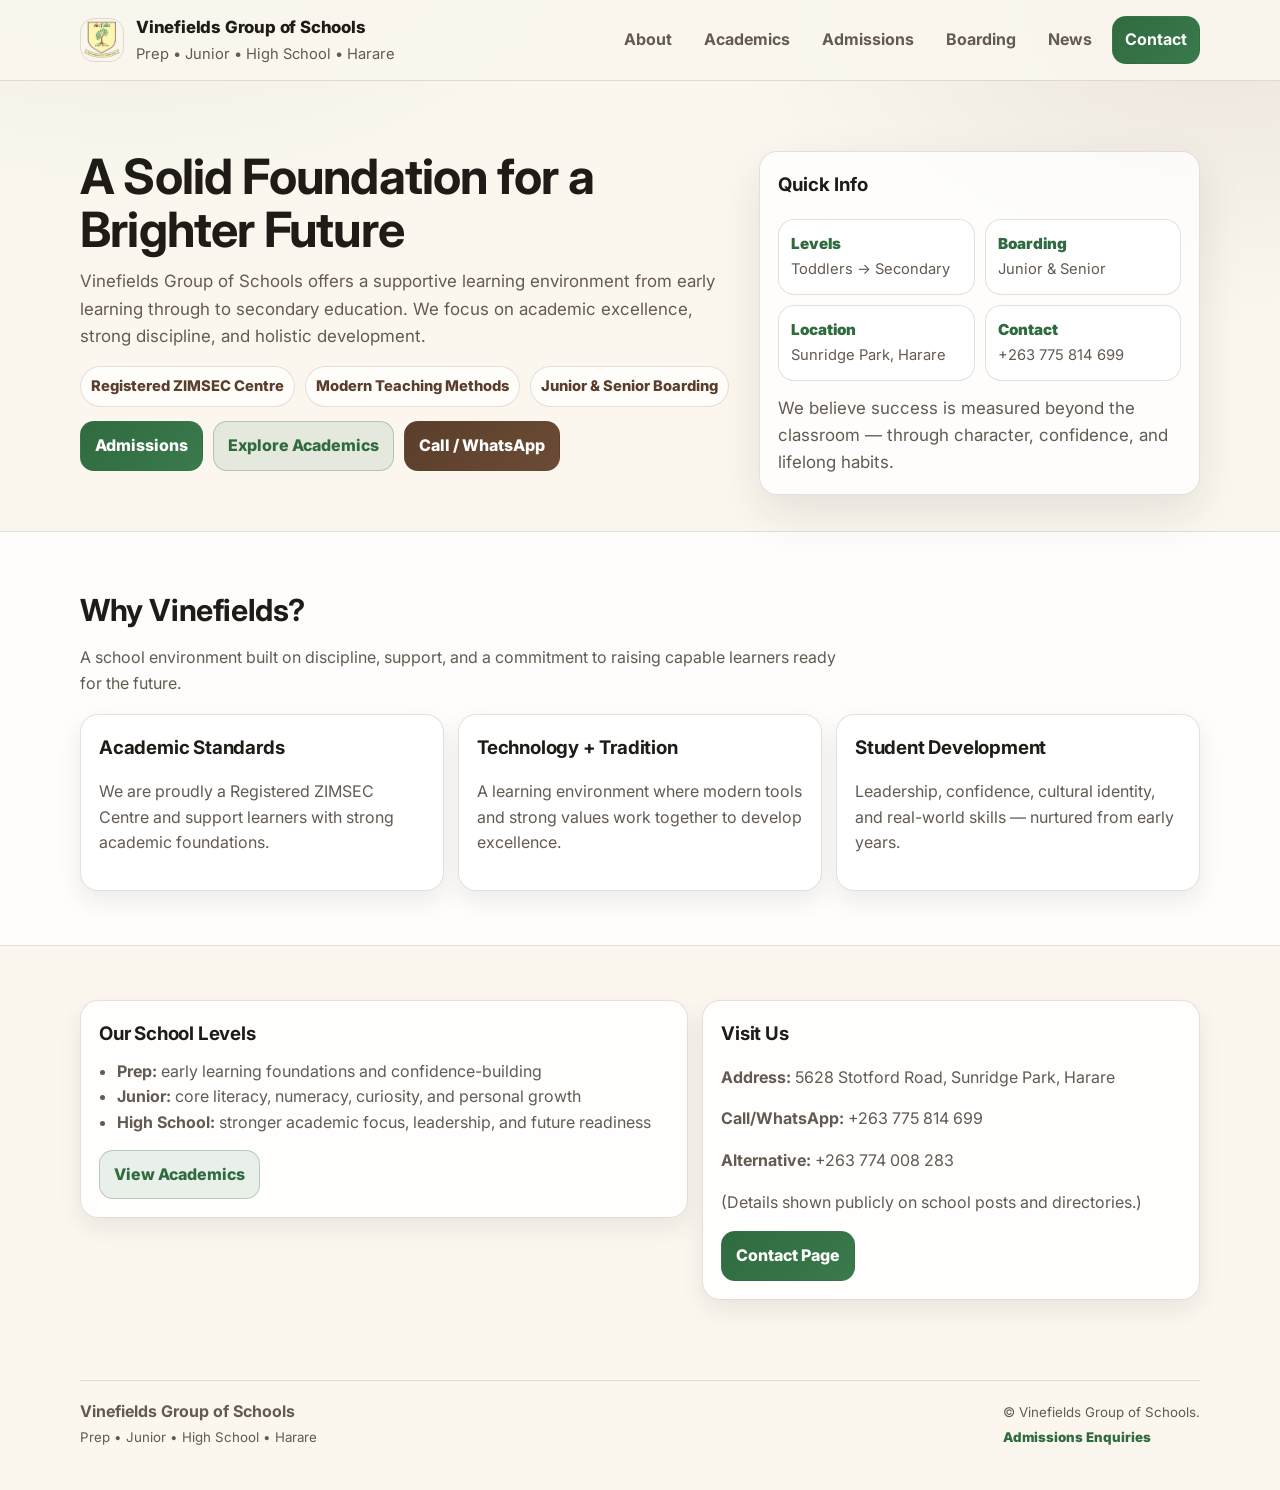
==== commit 9d80ad28: "Adding to the style" ====
--- a/index.html
+++ b/index.html
@@ -8,7 +8,8 @@
   <link rel="preconnect" href="https://fonts.googleapis.com">
   <link rel="preconnect" href="https://fonts.gstatic.com" crossorigin>
   <link href="https://fonts.googleapis.com/css2?family=Inter:wght@400;600;700;800&display=swap" rel="stylesheet">
-  <link rel="stylesheet" href="assets/css/styles.css" />
+  <link rel="stylesheet" href="assets/css/styles.css?v=2" />
+  <script src="assets/js/main.js?v=2"></script>
 </head>
 <body>
   <header class="topbar">
